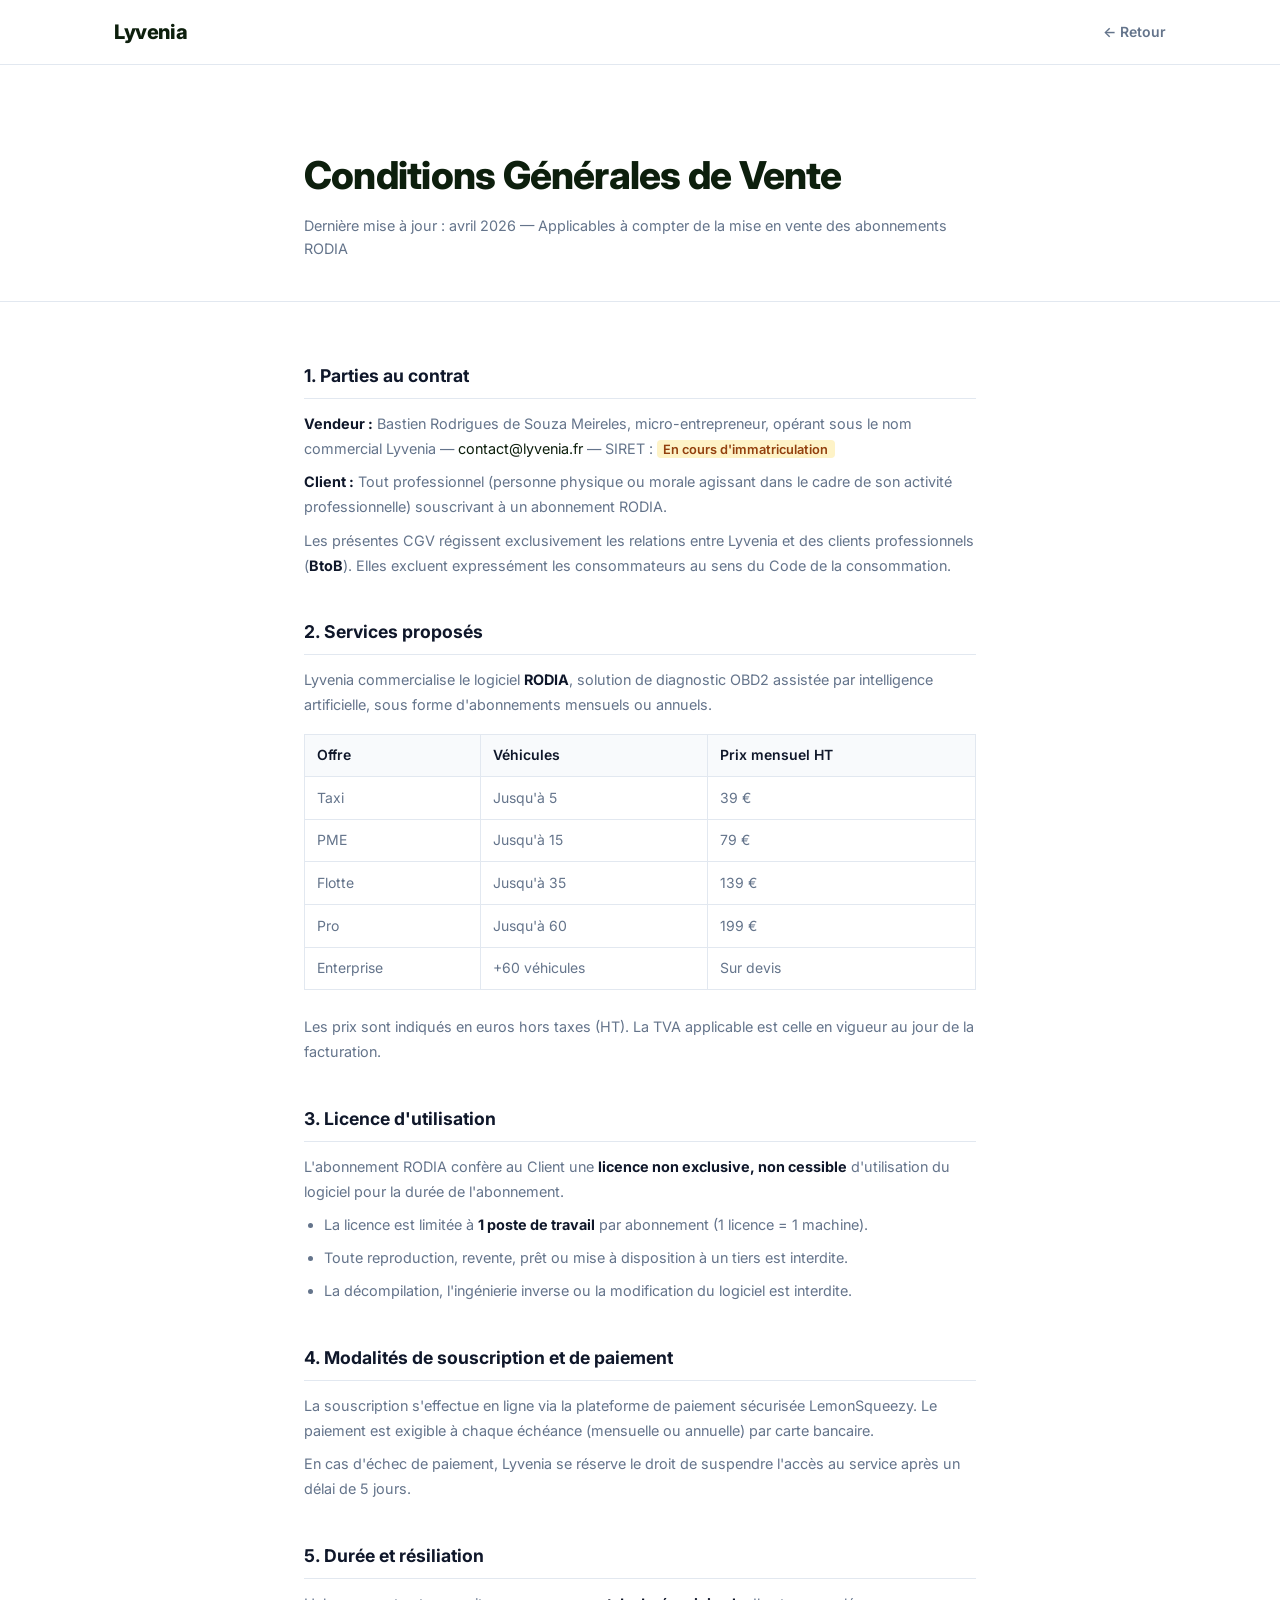
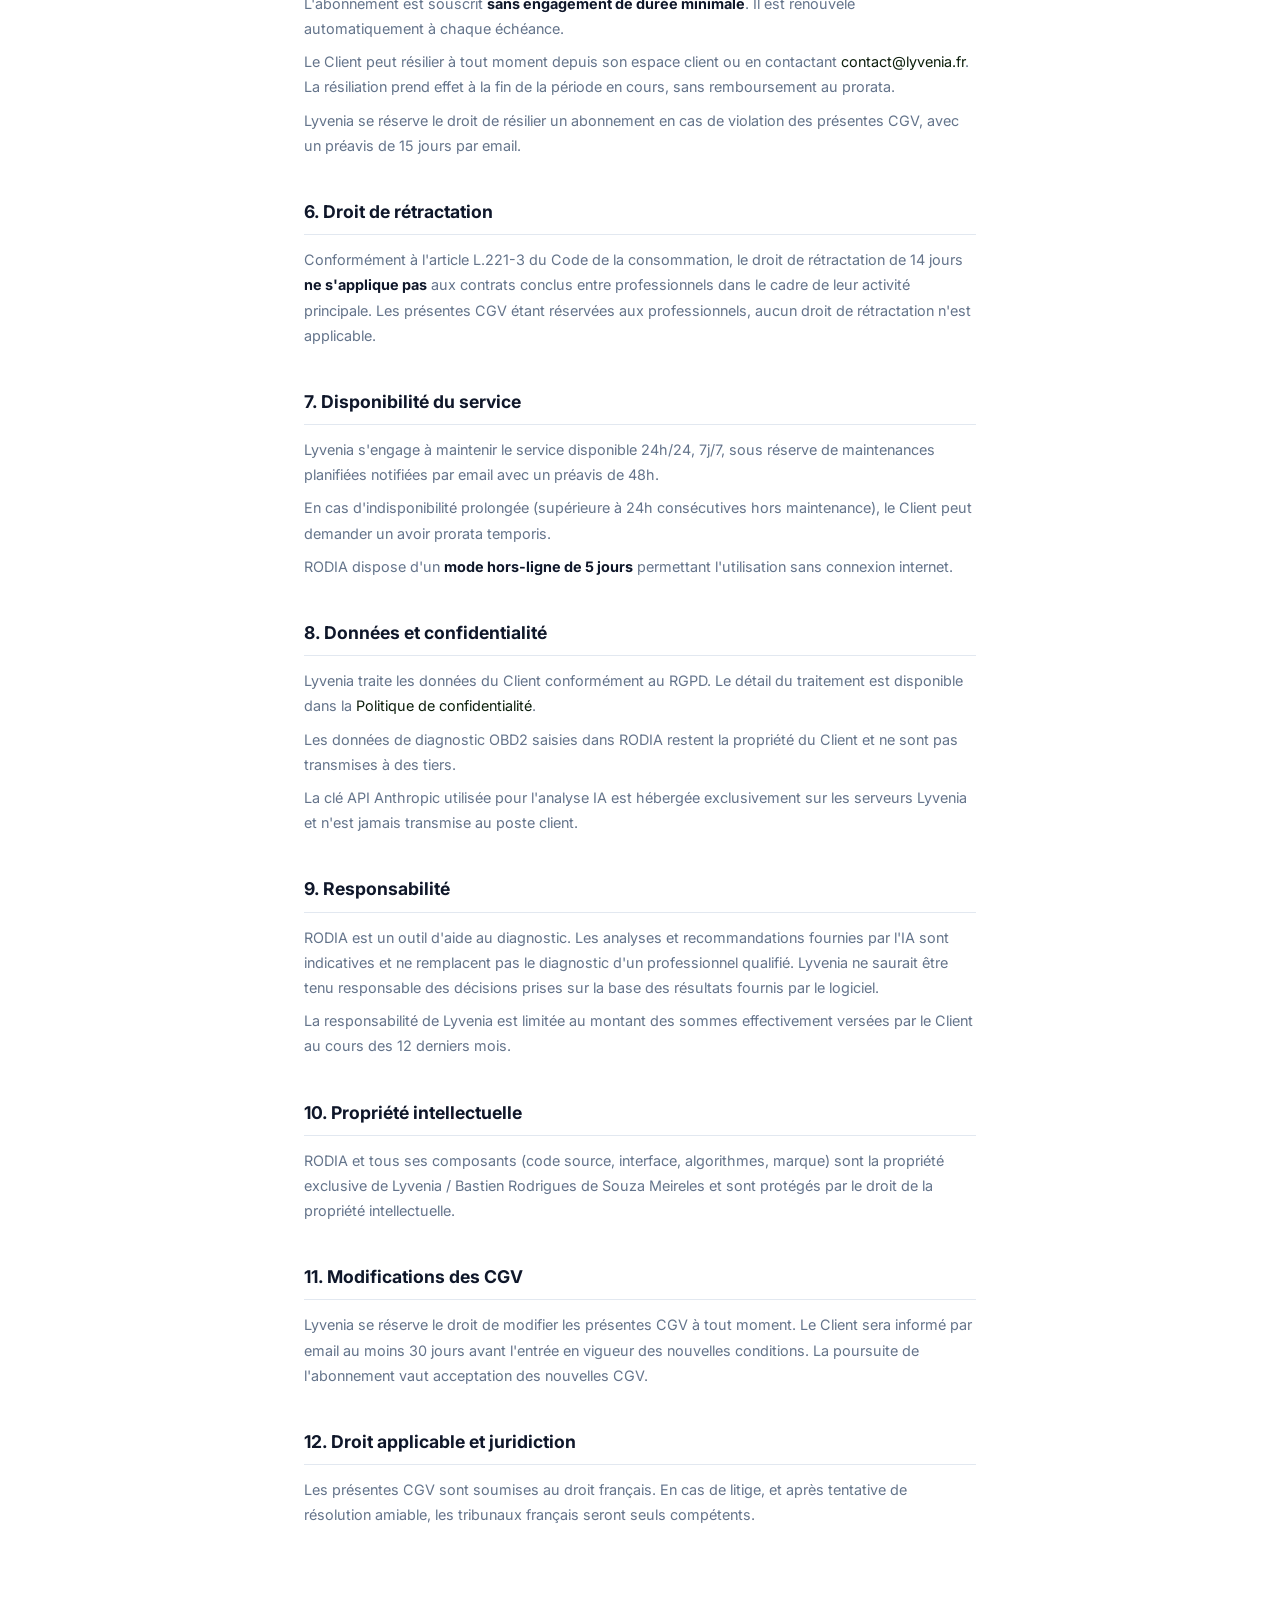
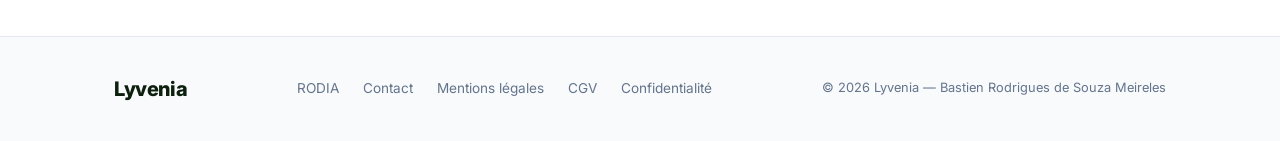
==== cgv.html @ 5a93c069 "Add legal pages: mentions légales, CGV, politique de confidentialité" ====
<!DOCTYPE html>
<html lang="fr">
<head>
  <meta charset="UTF-8">
  <meta name="viewport" content="width=device-width, initial-scale=1.0">
  <title>Conditions Générales de Vente — Lyvenia</title>
  <link rel="preconnect" href="https://fonts.googleapis.com">
  <link rel="preconnect" href="https://fonts.gstatic.com" crossorigin>
  <link href="https://fonts.googleapis.com/css2?family=Inter:wght@400;500;600;700;800&display=swap" rel="stylesheet">
  <link rel="stylesheet" href="lyvenia.css">
  <style>
    .legal-hero { padding: 80px 0 40px; border-bottom: 1px solid var(--border); }
    .legal-hero h1 { font-size: clamp(1.8rem, 3vw, 2.4rem); font-weight: 800; color: var(--green); letter-spacing: -.02em; margin-bottom: .5rem; }
    .legal-hero p  { color: var(--text-muted); font-size: .9rem; }
    .legal-body    { padding: 60px 0 100px; }
    .legal-body h2 { font-size: 1.1rem; font-weight: 700; color: var(--text); margin: 2.5rem 0 .75rem; padding-bottom: .5rem; border-bottom: 1px solid var(--border); }
    .legal-body h2:first-child { margin-top: 0; }
    .legal-body p, .legal-body li { font-size: .9rem; color: var(--text-muted); line-height: 1.75; margin-bottom: .5rem; }
    .legal-body ul { padding-left: 1.25rem; margin-bottom: .5rem; }
    .legal-body a  { color: var(--green); }
    .legal-body strong { color: var(--text); }
    .placeholder   { background: #fef3c7; color: #92400e; padding: .1rem .4rem; border-radius: 4px; font-size: .8rem; font-weight: 600; }
    .legal-max     { max-width: 720px; }
    .tarif-table   { width: 100%; border-collapse: collapse; margin: 1rem 0 1.5rem; font-size: .875rem; }
    .tarif-table th { text-align: left; padding: .6rem .75rem; background: var(--bg-alt); color: var(--text); font-weight: 600; border: 1px solid var(--border); }
    .tarif-table td { padding: .6rem .75rem; color: var(--text-muted); border: 1px solid var(--border); }
  </style>
</head>
<body>

  <nav class="lh-nav">
    <div class="lh-container lh-nav-inner">
      <a href="/" class="lh-logo">Lyvenia</a>
      <a href="/" class="lh-btn-nav">← Retour</a>
    </div>
  </nav>

  <section class="legal-hero">
    <div class="lh-container legal-max">
      <h1>Conditions Générales de Vente</h1>
      <p>Dernière mise à jour : avril 2026 — Applicables à compter de la mise en vente des abonnements RODIA</p>
    </div>
  </section>

  <div class="legal-body">
    <div class="lh-container legal-max">

      <h2>1. Parties au contrat</h2>
      <p><strong>Vendeur :</strong> Bastien Rodrigues de Souza Meireles, micro-entrepreneur, opérant sous le nom commercial Lyvenia — <a href="mailto:contact@lyvenia.fr">contact@lyvenia.fr</a> — SIRET : <span class="placeholder">En cours d'immatriculation</span></p>
      <p><strong>Client :</strong> Tout professionnel (personne physique ou morale agissant dans le cadre de son activité professionnelle) souscrivant à un abonnement RODIA.</p>
      <p>Les présentes CGV régissent exclusivement les relations entre Lyvenia et des clients professionnels (<strong>BtoB</strong>). Elles excluent expressément les consommateurs au sens du Code de la consommation.</p>

      <h2>2. Services proposés</h2>
      <p>Lyvenia commercialise le logiciel <strong>RODIA</strong>, solution de diagnostic OBD2 assistée par intelligence artificielle, sous forme d'abonnements mensuels ou annuels.</p>
      <table class="tarif-table">
        <thead>
          <tr><th>Offre</th><th>Véhicules</th><th>Prix mensuel HT</th></tr>
        </thead>
        <tbody>
          <tr><td>Taxi</td><td>Jusqu'à 5</td><td>39 €</td></tr>
          <tr><td>PME</td><td>Jusqu'à 15</td><td>79 €</td></tr>
          <tr><td>Flotte</td><td>Jusqu'à 35</td><td>139 €</td></tr>
          <tr><td>Pro</td><td>Jusqu'à 60</td><td>199 €</td></tr>
          <tr><td>Enterprise</td><td>+60 véhicules</td><td>Sur devis</td></tr>
        </tbody>
      </table>
      <p>Les prix sont indiqués en euros hors taxes (HT). La TVA applicable est celle en vigueur au jour de la facturation.</p>

      <h2>3. Licence d'utilisation</h2>
      <p>L'abonnement RODIA confère au Client une <strong>licence non exclusive, non cessible</strong> d'utilisation du logiciel pour la durée de l'abonnement.</p>
      <ul>
        <li>La licence est limitée à <strong>1 poste de travail</strong> par abonnement (1 licence = 1 machine).</li>
        <li>Toute reproduction, revente, prêt ou mise à disposition à un tiers est interdite.</li>
        <li>La décompilation, l'ingénierie inverse ou la modification du logiciel est interdite.</li>
      </ul>

      <h2>4. Modalités de souscription et de paiement</h2>
      <p>La souscription s'effectue en ligne via la plateforme de paiement sécurisée LemonSqueezy. Le paiement est exigible à chaque échéance (mensuelle ou annuelle) par carte bancaire.</p>
      <p>En cas d'échec de paiement, Lyvenia se réserve le droit de suspendre l'accès au service après un délai de 5 jours.</p>

      <h2>5. Durée et résiliation</h2>
      <p>L'abonnement est souscrit <strong>sans engagement de durée minimale</strong>. Il est renouvelé automatiquement à chaque échéance.</p>
      <p>Le Client peut résilier à tout moment depuis son espace client ou en contactant <a href="mailto:contact@lyvenia.fr">contact@lyvenia.fr</a>. La résiliation prend effet à la fin de la période en cours, sans remboursement au prorata.</p>
      <p>Lyvenia se réserve le droit de résilier un abonnement en cas de violation des présentes CGV, avec un préavis de 15 jours par email.</p>

      <h2>6. Droit de rétractation</h2>
      <p>Conformément à l'article L.221-3 du Code de la consommation, le droit de rétractation de 14 jours <strong>ne s'applique pas</strong> aux contrats conclus entre professionnels dans le cadre de leur activité principale. Les présentes CGV étant réservées aux professionnels, aucun droit de rétractation n'est applicable.</p>

      <h2>7. Disponibilité du service</h2>
      <p>Lyvenia s'engage à maintenir le service disponible 24h/24, 7j/7, sous réserve de maintenances planifiées notifiées par email avec un préavis de 48h.</p>
      <p>En cas d'indisponibilité prolongée (supérieure à 24h consécutives hors maintenance), le Client peut demander un avoir prorata temporis.</p>
      <p>RODIA dispose d'un <strong>mode hors-ligne de 5 jours</strong> permettant l'utilisation sans connexion internet.</p>

      <h2>8. Données et confidentialité</h2>
      <p>Lyvenia traite les données du Client conformément au RGPD. Le détail du traitement est disponible dans la <a href="/politique-confidentialite.html">Politique de confidentialité</a>.</p>
      <p>Les données de diagnostic OBD2 saisies dans RODIA restent la propriété du Client et ne sont pas transmises à des tiers.</p>
      <p>La clé API Anthropic utilisée pour l'analyse IA est hébergée exclusivement sur les serveurs Lyvenia et n'est jamais transmise au poste client.</p>

      <h2>9. Responsabilité</h2>
      <p>RODIA est un outil d'aide au diagnostic. Les analyses et recommandations fournies par l'IA sont indicatives et ne remplacent pas le diagnostic d'un professionnel qualifié. Lyvenia ne saurait être tenu responsable des décisions prises sur la base des résultats fournis par le logiciel.</p>
      <p>La responsabilité de Lyvenia est limitée au montant des sommes effectivement versées par le Client au cours des 12 derniers mois.</p>

      <h2>10. Propriété intellectuelle</h2>
      <p>RODIA et tous ses composants (code source, interface, algorithmes, marque) sont la propriété exclusive de Lyvenia / Bastien Rodrigues de Souza Meireles et sont protégés par le droit de la propriété intellectuelle.</p>

      <h2>11. Modifications des CGV</h2>
      <p>Lyvenia se réserve le droit de modifier les présentes CGV à tout moment. Le Client sera informé par email au moins 30 jours avant l'entrée en vigueur des nouvelles conditions. La poursuite de l'abonnement vaut acceptation des nouvelles CGV.</p>

      <h2>12. Droit applicable et juridiction</h2>
      <p>Les présentes CGV sont soumises au droit français. En cas de litige, et après tentative de résolution amiable, les tribunaux français seront seuls compétents.</p>

    </div>
  </div>

  <footer class="lh-footer">
    <div class="lh-container lh-footer-inner">
      <span class="lh-logo">Lyvenia</span>
      <div class="lh-footer-links">
        <a href="/rodia.html">RODIA</a>
        <a href="mailto:contact@lyvenia.fr">Contact</a>
        <a href="/mentions-legales.html">Mentions légales</a>
        <a href="/cgv.html">CGV</a>
        <a href="/politique-confidentialite.html">Confidentialité</a>
      </div>
      <span class="lh-footer-copy">© 2026 Lyvenia — Bastien Rodrigues de Souza Meireles</span>
    </div>
  </footer>

</body>
</html>
---- lyvenia.css ----
/* ══════════════════════════════════════════════════════
   LYVENIA.FR — Company homepage
   Palette : blanc + vert profond + rose poudré
   ══════════════════════════════════════════════════════ */

*, *::before, *::after { box-sizing: border-box; margin: 0; padding: 0; }

:root {
  --green:      #0d1f0d;
  --green-mid:  #1a331a;
  --rose:       #e8b4a4;
  --rose-dim:   #c49282;
  --text:       #0f172a;
  --text-muted: #64748b;
  --border:     #e2e8f0;
  --bg:         #ffffff;
  --bg-alt:     #f8fafc;
  --radius:     16px;
}

html { scroll-behavior: smooth; }

body {
  font-family: 'Inter', system-ui, sans-serif;
  background: var(--bg);
  color: var(--text);
  line-height: 1.6;
  -webkit-font-smoothing: antialiased;
}

a { color: inherit; text-decoration: none; }

.lh-container {
  max-width: 1100px;
  margin: 0 auto;
  padding: 0 24px;
}

/* ── Nav ─────────────────────────────────────────────── */
.lh-nav {
  position: sticky;
  top: 0;
  z-index: 100;
  background: rgba(255,255,255,.92);
  backdrop-filter: blur(12px);
  border-bottom: 1px solid var(--border);
}
.lh-nav-inner {
  height: 64px;
  display: flex;
  align-items: center;
  justify-content: space-between;
}
.lh-logo {
  font-size: 1.25rem;
  font-weight: 800;
  color: var(--green);
  letter-spacing: -.02em;
}
.lh-btn-nav {
  font-size: .875rem;
  font-weight: 600;
  color: var(--text-muted);
  transition: color .2s;
}
.lh-btn-nav:hover { color: var(--text); }

/* ── Hero ────────────────────────────────────────────── */
.lh-hero {
  padding: 110px 0 90px;
  background: var(--bg);
  border-bottom: 1px solid var(--border);
}
.lh-badge {
  display: inline-block;
  background: #f1f5f9;
  border: 1px solid var(--border);
  color: var(--text-muted);
  font-size: .75rem;
  font-weight: 600;
  letter-spacing: .08em;
  text-transform: uppercase;
  padding: .3rem .9rem;
  border-radius: 99px;
  margin-bottom: 1.75rem;
}
.lh-hero h1 {
  font-size: clamp(2.4rem, 5vw, 3.8rem);
  font-weight: 800;
  line-height: 1.1;
  letter-spacing: -.03em;
  color: var(--green);
  margin-bottom: 1.25rem;
  max-width: 760px;
}
.lh-hero-sub {
  max-width: 560px;
  color: var(--text-muted);
  font-size: 1.1rem;
  line-height: 1.75;
}

/* ── Hero actions ────────────────────────────────────── */
.lh-hero-actions {
  display: flex;
  gap: 1rem;
  margin-top: 2.5rem;
  flex-wrap: wrap;
}
.lh-btn-secondary {
  display: inline-flex;
  align-items: center;
  padding: .9rem 2.2rem;
  background: transparent;
  border: 1.5px solid var(--border);
  color: var(--text-muted);
  font-weight: 600;
  font-size: .95rem;
  border-radius: 10px;
  transition: border-color .2s, color .2s;
}
.lh-btn-secondary:hover {
  border-color: var(--green);
  color: var(--green);
}

/* ── Stats strip ─────────────────────────────────────── */
.lh-stats {
  background: var(--green);
  padding: 0;
}
.lh-stats-inner {
  display: flex;
  align-items: center;
  justify-content: center;
  gap: 0;
  flex-wrap: wrap;
}
.lh-stat {
  display: flex;
  flex-direction: column;
  align-items: center;
  text-align: center;
  padding: 2.5rem 3rem;
  gap: .4rem;
}
.lh-stat-number {
  font-size: 2rem;
  font-weight: 800;
  color: var(--rose);
  letter-spacing: -.03em;
  line-height: 1;
}
.lh-stat-label {
  font-size: .8rem;
  color: rgba(232,240,232,.55);
  max-width: 180px;
  line-height: 1.4;
}
.lh-stat-sep {
  width: 1px;
  height: 48px;
  background: rgba(255,255,255,.1);
  flex-shrink: 0;
}

/* ── Section label ───────────────────────────────────── */
.lh-section-label {
  font-size: .72rem;
  font-weight: 700;
  letter-spacing: .12em;
  text-transform: uppercase;
  color: var(--rose-dim);
  margin-bottom: .75rem;
}

/* ── Products ────────────────────────────────────────── */
.lh-products {
  padding: 100px 0;
  background: var(--bg-alt);
  border-bottom: 1px solid var(--border);
}
.lh-products h2 {
  font-size: clamp(1.6rem, 3vw, 2.2rem);
  font-weight: 700;
  letter-spacing: -.02em;
  margin-bottom: 3rem;
  color: var(--text);
  max-width: 520px;
}
.lh-products-grid {
  display: grid;
  grid-template-columns: repeat(auto-fit, minmax(300px, 1fr));
  gap: 1.5rem;
  align-items: start;
}

/* Card base */
.lh-product-card {
  border-radius: var(--radius);
  padding: 2.5rem;
  display: block;
  position: relative;
  transition: transform .25s, box-shadow .25s;
}

/* RODIA — dark branded */
.lh-product-rodia {
  background: var(--green);
  border: 1px solid rgba(255,255,255,.06);
  color: #e8f0e8;
}
.lh-product-rodia:hover {
  transform: translateY(-4px);
  box-shadow: 0 24px 64px rgba(13,31,13,.3);
}
.lh-product-logo {
  font-size: 1.4rem;
  font-weight: 800;
  letter-spacing: .08em;
  color: var(--rose);
  margin-bottom: .4rem;
}
.lh-product-tag {
  font-size: .72rem;
  font-weight: 600;
  text-transform: uppercase;
  letter-spacing: .08em;
  color: rgba(232,180,164,.55);
  margin-bottom: 1.25rem;
}
.lh-product-rodia p {
  color: rgba(232,240,232,.65);
  font-size: .9rem;
  line-height: 1.7;
  margin-bottom: 1.75rem;
}
.lh-product-cta {
  font-size: .9rem;
  font-weight: 600;
  color: var(--rose);
  margin-bottom: 1.25rem;
}
.lh-product-for {
  font-size: .75rem;
  color: rgba(232,180,164,.35);
  letter-spacing: .03em;
}

/* Soon card — dashed, muted */
.lh-product-soon {
  background: var(--bg);
  border: 1.5px dashed var(--border);
  color: var(--text-muted);
}
.lh-soon-badge {
  display: inline-block;
  background: #f1f5f9;
  color: var(--text-muted);
  font-size: .7rem;
  font-weight: 700;
  letter-spacing: .08em;
  text-transform: uppercase;
  padding: .2rem .75rem;
  border-radius: 99px;
  margin-bottom: 1.25rem;
}
.lh-product-soon .lh-product-logo { color: #cbd5e1; }
.lh-product-soon .lh-product-tag  { color: #cbd5e1; }
.lh-product-soon p { color: #cbd5e1; font-size: .9rem; line-height: 1.7; margin-bottom: 1.75rem; }
.lh-product-soon .lh-product-cta  { color: #cbd5e1; }

/* ── Why ─────────────────────────────────────────────── */
.lh-why {
  padding: 100px 0;
  background: var(--bg);
  border-bottom: 1px solid var(--border);
}
.lh-why h2 {
  font-size: clamp(1.6rem, 3vw, 2.2rem);
  font-weight: 700;
  letter-spacing: -.02em;
  margin-bottom: 3rem;
  color: var(--text);
  max-width: 480px;
}
.lh-why-grid {
  display: grid;
  grid-template-columns: repeat(auto-fit, minmax(240px, 1fr));
  gap: 1.5rem;
}
.lh-why-card {
  background: var(--bg-alt);
  border: 1px solid var(--border);
  border-radius: var(--radius);
  padding: 2rem;
  transition: border-color .2s, transform .2s;
}
.lh-why-card:hover {
  border-color: #cbd5e1;
  transform: translateY(-2px);
}
.lh-why-icon {
  font-size: 1.75rem;
  margin-bottom: 1rem;
}
.lh-why-card h3 {
  font-size: .95rem;
  font-weight: 700;
  color: var(--text);
  margin-bottom: .5rem;
}
.lh-why-card p {
  font-size: .875rem;
  color: var(--text-muted);
  line-height: 1.65;
}

/* ── About ───────────────────────────────────────────── */
.lh-about {
  padding: 100px 0;
  background: var(--bg);
  border-bottom: 1px solid var(--border);
}
.lh-about-inner {
  display: grid;
  grid-template-columns: 1fr 1fr;
  gap: 6rem;
  align-items: start;
}
.lh-about h2 {
  font-size: clamp(1.5rem, 3vw, 2.1rem);
  font-weight: 700;
  letter-spacing: -.02em;
  color: var(--green);
  margin-bottom: 1.25rem;
}
.lh-about p {
  color: var(--text-muted);
  font-size: .95rem;
  line-height: 1.75;
  margin-bottom: .9rem;
}
.lh-about-values {
  display: flex;
  flex-direction: column;
  gap: 1.75rem;
  padding-top: 2.5rem;
}
.lh-value {
  display: flex;
  gap: 1rem;
  align-items: flex-start;
}
.lh-value-icon { font-size: 1.5rem; flex-shrink: 0; margin-top: .1rem; }
.lh-value strong {
  display: block;
  font-size: .9rem;
  font-weight: 600;
  color: var(--text);
  margin-bottom: .2rem;
}
.lh-value span {
  font-size: .85rem;
  color: var(--text-muted);
  line-height: 1.5;
}

/* ── Contact ─────────────────────────────────────────── */
.lh-contact {
  padding: 100px 0;
  background: var(--green);
  text-align: center;
}
.lh-contact h2 {
  font-size: clamp(1.8rem, 3vw, 2.4rem);
  font-weight: 700;
  color: #e8f0e8;
  letter-spacing: -.02em;
  margin-bottom: 1rem;
}
.lh-contact p {
  color: rgba(232,240,232,.55);
  font-size: .95rem;
  margin-bottom: 2.5rem;
}
.lh-btn-primary {
  display: inline-flex;
  align-items: center;
  padding: .9rem 2.2rem;
  background: var(--rose);
  color: var(--green);
  font-weight: 700;
  font-size: .95rem;
  border-radius: 10px;
  transition: background .2s, transform .2s;
}
.lh-btn-primary:hover {
  background: var(--rose-dim);
  transform: translateY(-1px);
}

/* ── Footer ──────────────────────────────────────────── */
.lh-footer {
  padding: 36px 0;
  background: var(--bg-alt);
  border-top: 1px solid var(--border);
}
.lh-footer-inner {
  display: flex;
  align-items: center;
  justify-content: space-between;
  flex-wrap: wrap;
  gap: 1rem;
}
.lh-footer-links {
  display: flex;
  gap: 1.5rem;
  flex-wrap: wrap;
}
.lh-footer-links a {
  color: var(--text-muted);
  font-size: .85rem;
  transition: color .2s;
}
.lh-footer-links a:hover { color: var(--text); }
.lh-footer-copy {
  color: var(--text-muted);
  font-size: .8rem;
}

/* ── Responsive ──────────────────────────────────────── */
@media (max-width: 768px) {
  .lh-stat-sep { display: none; }
  .lh-stat { padding: 1.5rem 2rem; }
  .lh-stats-inner { gap: 0; }
  .lh-about-inner {
    grid-template-columns: 1fr;
    gap: 2.5rem;
  }
  .lh-about-values { padding-top: 0; }
  .lh-footer-inner {
    flex-direction: column;
    text-align: center;
    align-items: center;
  }
}
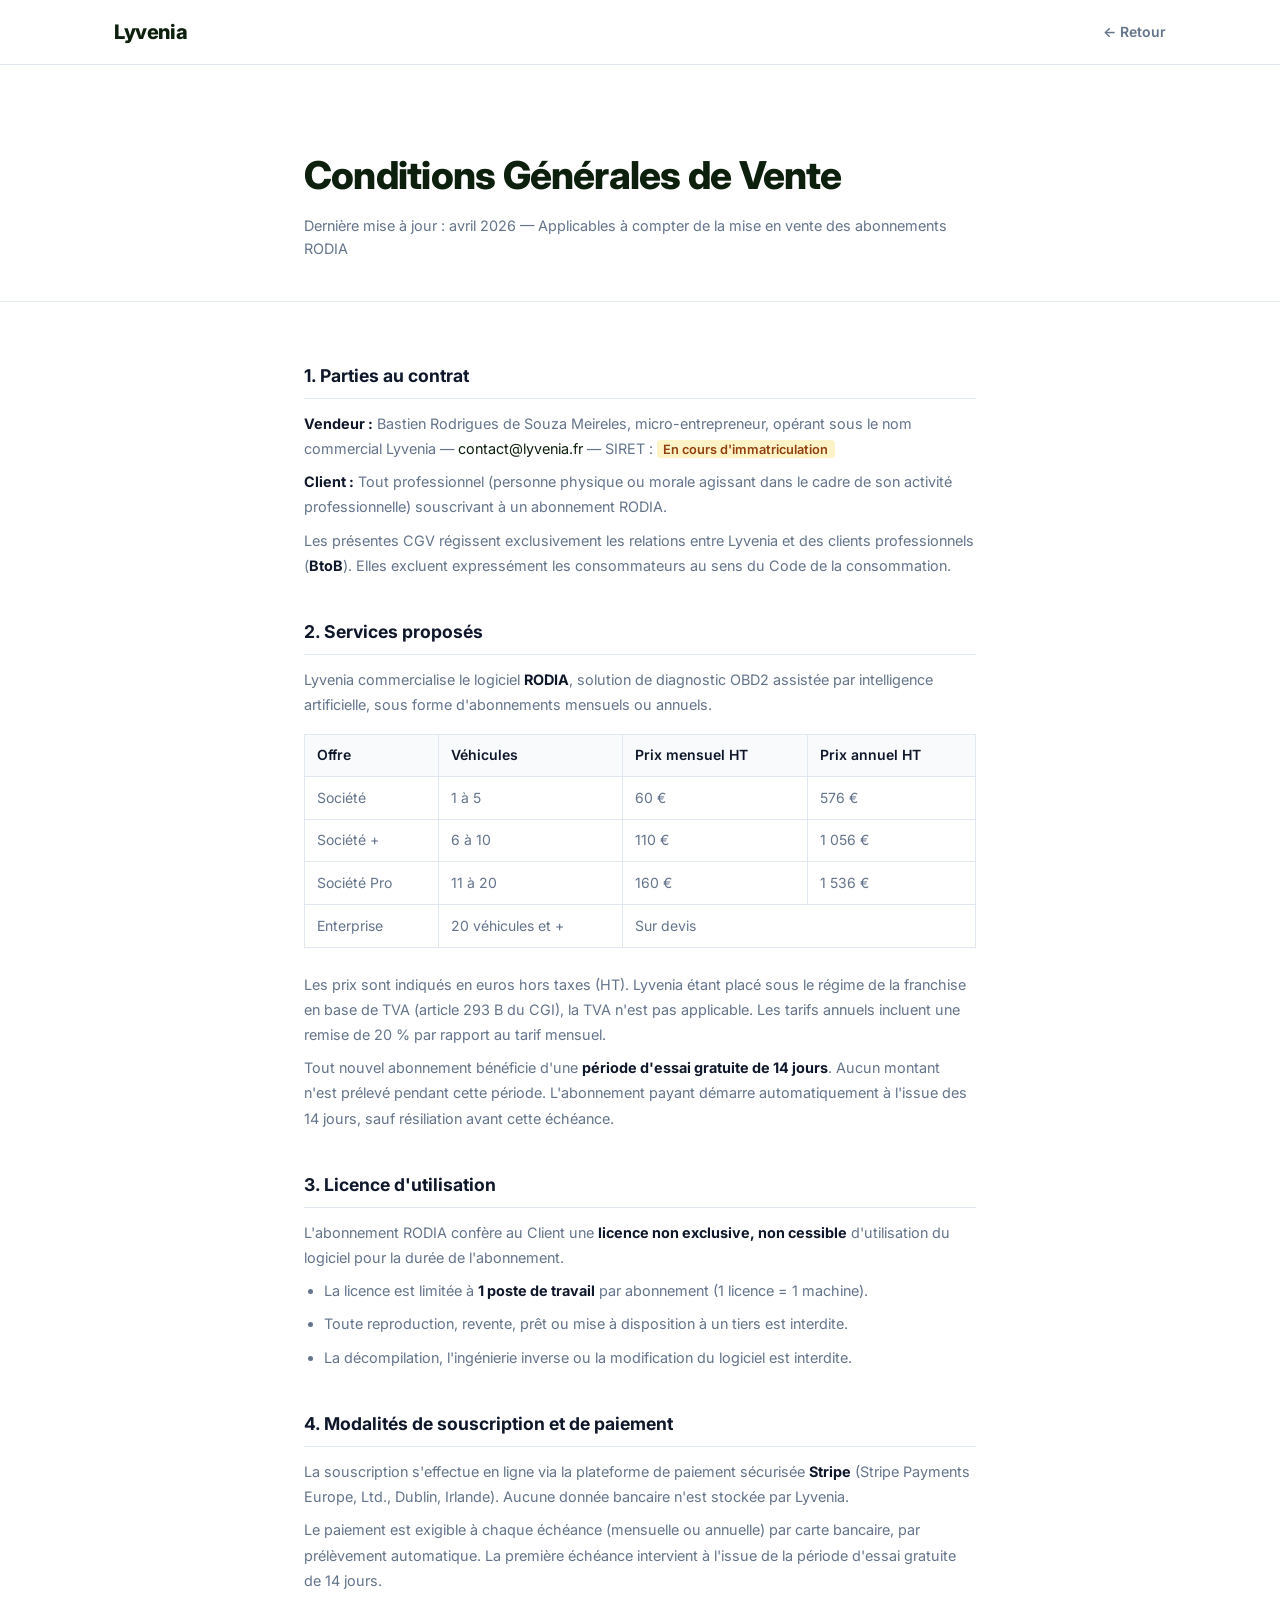
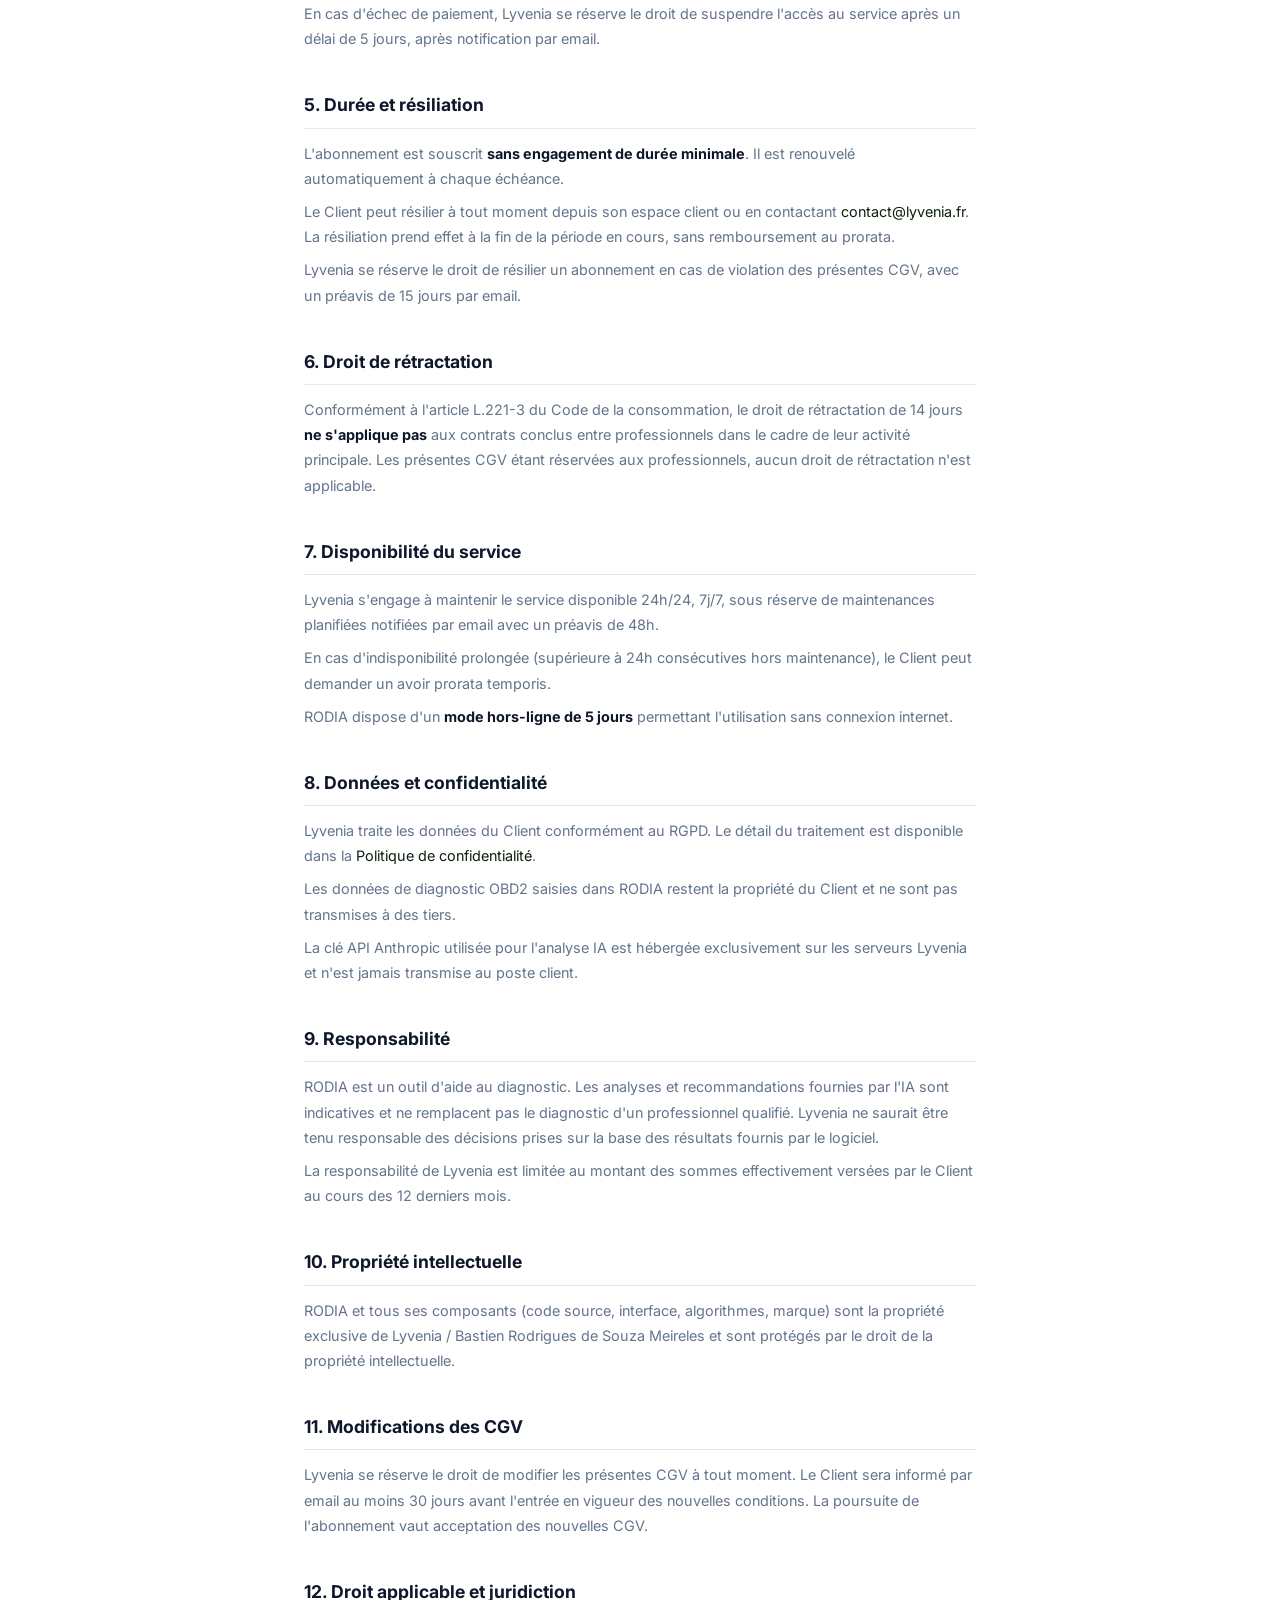
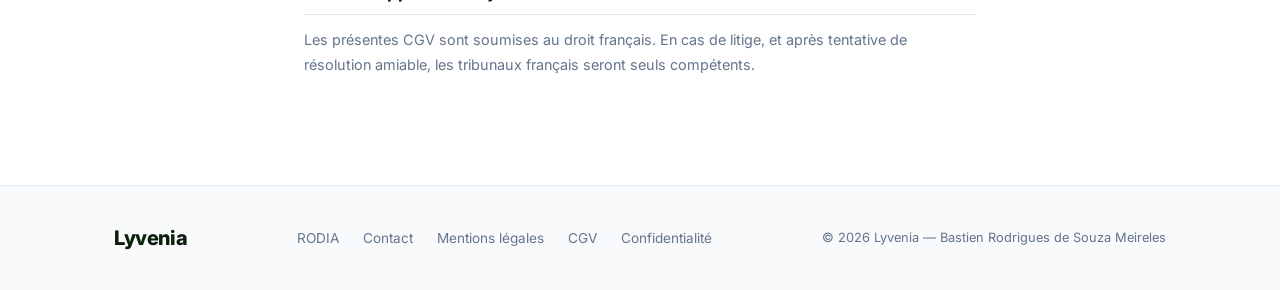
==== commit 7acb0e6d: "feat(legal): CGV consent checkbox + noindex secondary pages + clean sitemap + footer legal links + u" ====
--- a/cgv.html
+++ b/cgv.html
@@ -3,6 +3,7 @@
 <head>
   <meta charset="UTF-8">
   <meta name="viewport" content="width=device-width, initial-scale=1.0">
+  <meta name="robots" content="noindex, follow">
   <title>Conditions Générales de Vente — Lyvenia</title>
   <link rel="preconnect" href="https://fonts.googleapis.com">
   <link rel="preconnect" href="https://fonts.gstatic.com" crossorigin>
@@ -54,17 +55,17 @@
       <p>Lyvenia commercialise le logiciel <strong>RODIA</strong>, solution de diagnostic OBD2 assistée par intelligence artificielle, sous forme d'abonnements mensuels ou annuels.</p>
       <table class="tarif-table">
         <thead>
-          <tr><th>Offre</th><th>Véhicules</th><th>Prix mensuel HT</th></tr>
+          <tr><th>Offre</th><th>Véhicules</th><th>Prix mensuel HT</th><th>Prix annuel HT</th></tr>
         </thead>
         <tbody>
-          <tr><td>Taxi</td><td>Jusqu'à 5</td><td>39 €</td></tr>
-          <tr><td>PME</td><td>Jusqu'à 15</td><td>79 €</td></tr>
-          <tr><td>Flotte</td><td>Jusqu'à 35</td><td>139 €</td></tr>
-          <tr><td>Pro</td><td>Jusqu'à 60</td><td>199 €</td></tr>
-          <tr><td>Enterprise</td><td>+60 véhicules</td><td>Sur devis</td></tr>
+          <tr><td>Société</td><td>1 à 5</td><td>60 €</td><td>576 €</td></tr>
+          <tr><td>Société +</td><td>6 à 10</td><td>110 €</td><td>1 056 €</td></tr>
+          <tr><td>Société Pro</td><td>11 à 20</td><td>160 €</td><td>1 536 €</td></tr>
+          <tr><td>Enterprise</td><td>20 véhicules et +</td><td colspan="2">Sur devis</td></tr>
         </tbody>
       </table>
-      <p>Les prix sont indiqués en euros hors taxes (HT). La TVA applicable est celle en vigueur au jour de la facturation.</p>
+      <p>Les prix sont indiqués en euros hors taxes (HT). Lyvenia étant placé sous le régime de la franchise en base de TVA (article 293 B du CGI), la TVA n'est pas applicable. Les tarifs annuels incluent une remise de 20 % par rapport au tarif mensuel.</p>
+      <p>Tout nouvel abonnement bénéficie d'une <strong>période d'essai gratuite de 14 jours</strong>. Aucun montant n'est prélevé pendant cette période. L'abonnement payant démarre automatiquement à l'issue des 14 jours, sauf résiliation avant cette échéance.</p>
 
       <h2>3. Licence d'utilisation</h2>
       <p>L'abonnement RODIA confère au Client une <strong>licence non exclusive, non cessible</strong> d'utilisation du logiciel pour la durée de l'abonnement.</p>
@@ -75,8 +76,9 @@
       </ul>
 
       <h2>4. Modalités de souscription et de paiement</h2>
-      <p>La souscription s'effectue en ligne via la plateforme de paiement sécurisée LemonSqueezy. Le paiement est exigible à chaque échéance (mensuelle ou annuelle) par carte bancaire.</p>
-      <p>En cas d'échec de paiement, Lyvenia se réserve le droit de suspendre l'accès au service après un délai de 5 jours.</p>
+      <p>La souscription s'effectue en ligne via la plateforme de paiement sécurisée <strong>Stripe</strong> (Stripe Payments Europe, Ltd., Dublin, Irlande). Aucune donnée bancaire n'est stockée par Lyvenia.</p>
+      <p>Le paiement est exigible à chaque échéance (mensuelle ou annuelle) par carte bancaire, par prélèvement automatique. La première échéance intervient à l'issue de la période d'essai gratuite de 14 jours.</p>
+      <p>En cas d'échec de paiement, Lyvenia se réserve le droit de suspendre l'accès au service après un délai de 5 jours, après notification par email.</p>
 
       <h2>5. Durée et résiliation</h2>
       <p>L'abonnement est souscrit <strong>sans engagement de durée minimale</strong>. Il est renouvelé automatiquement à chaque échéance.</p>
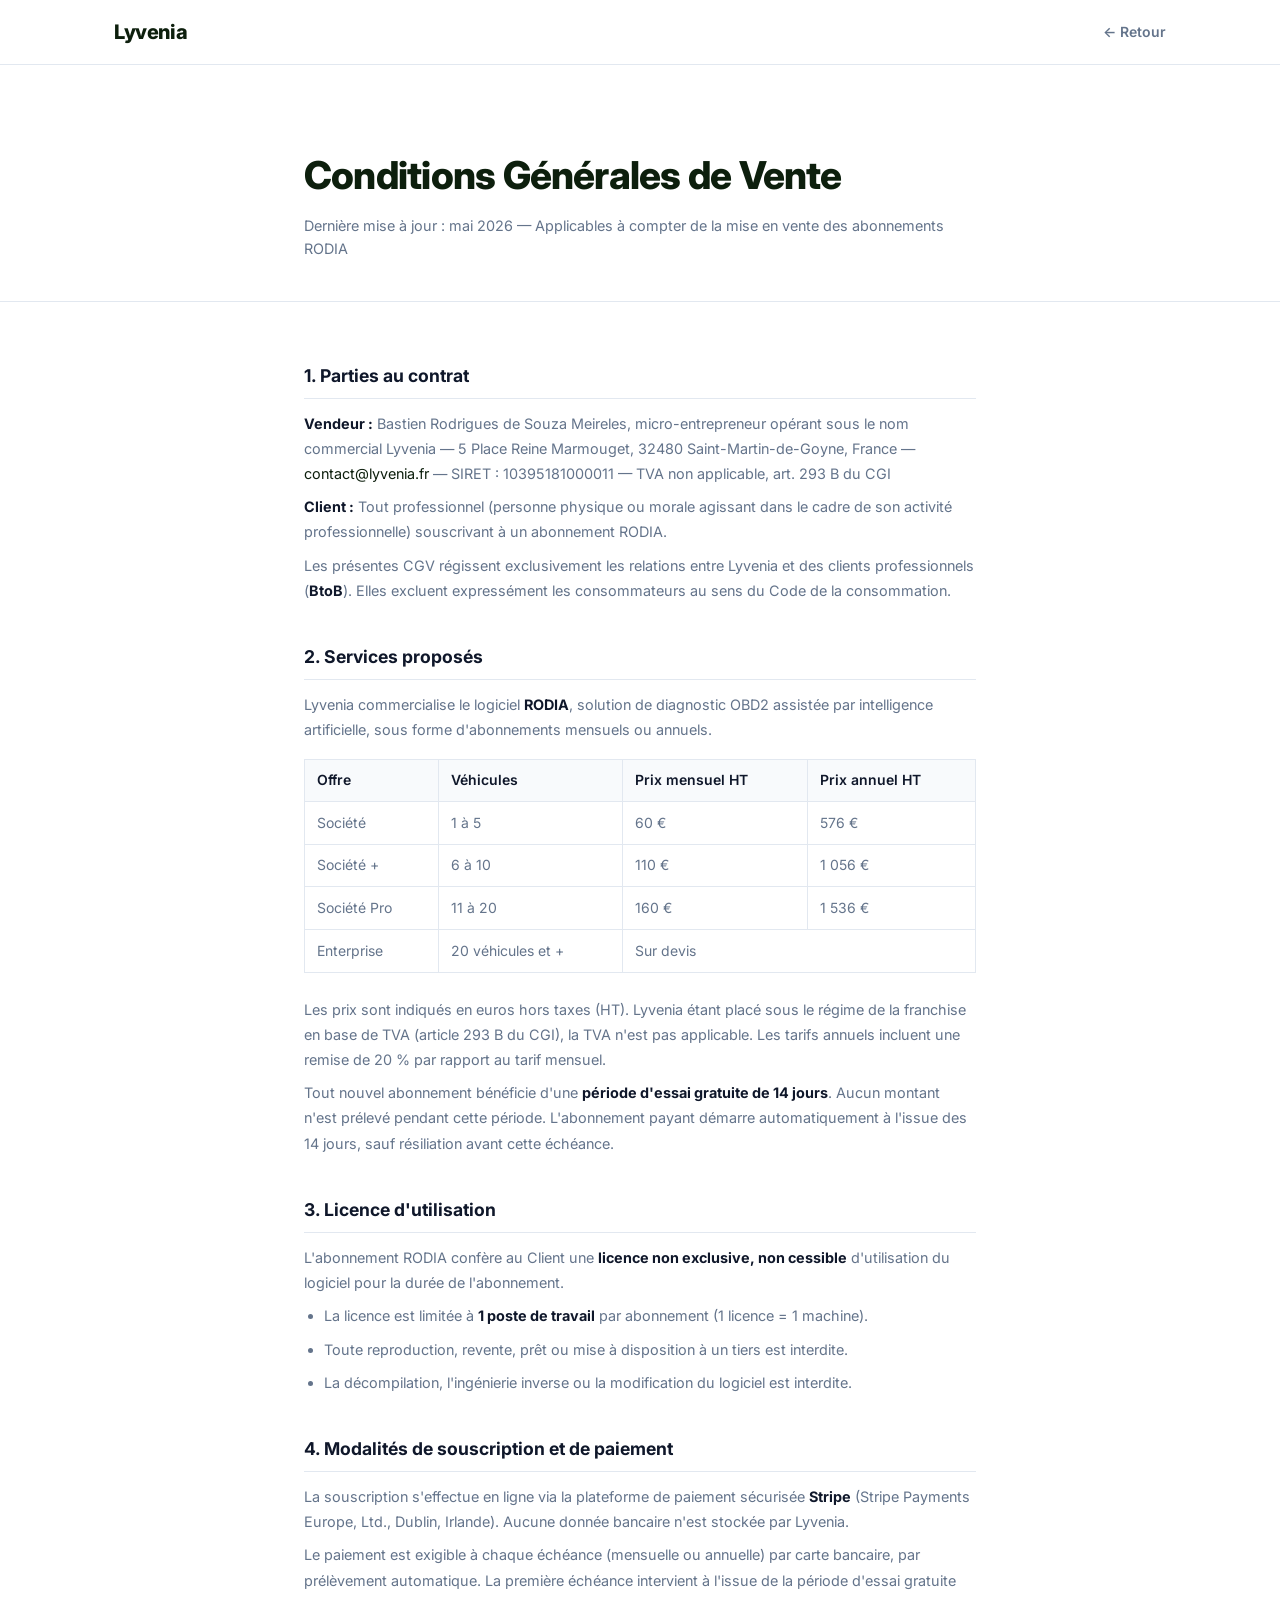
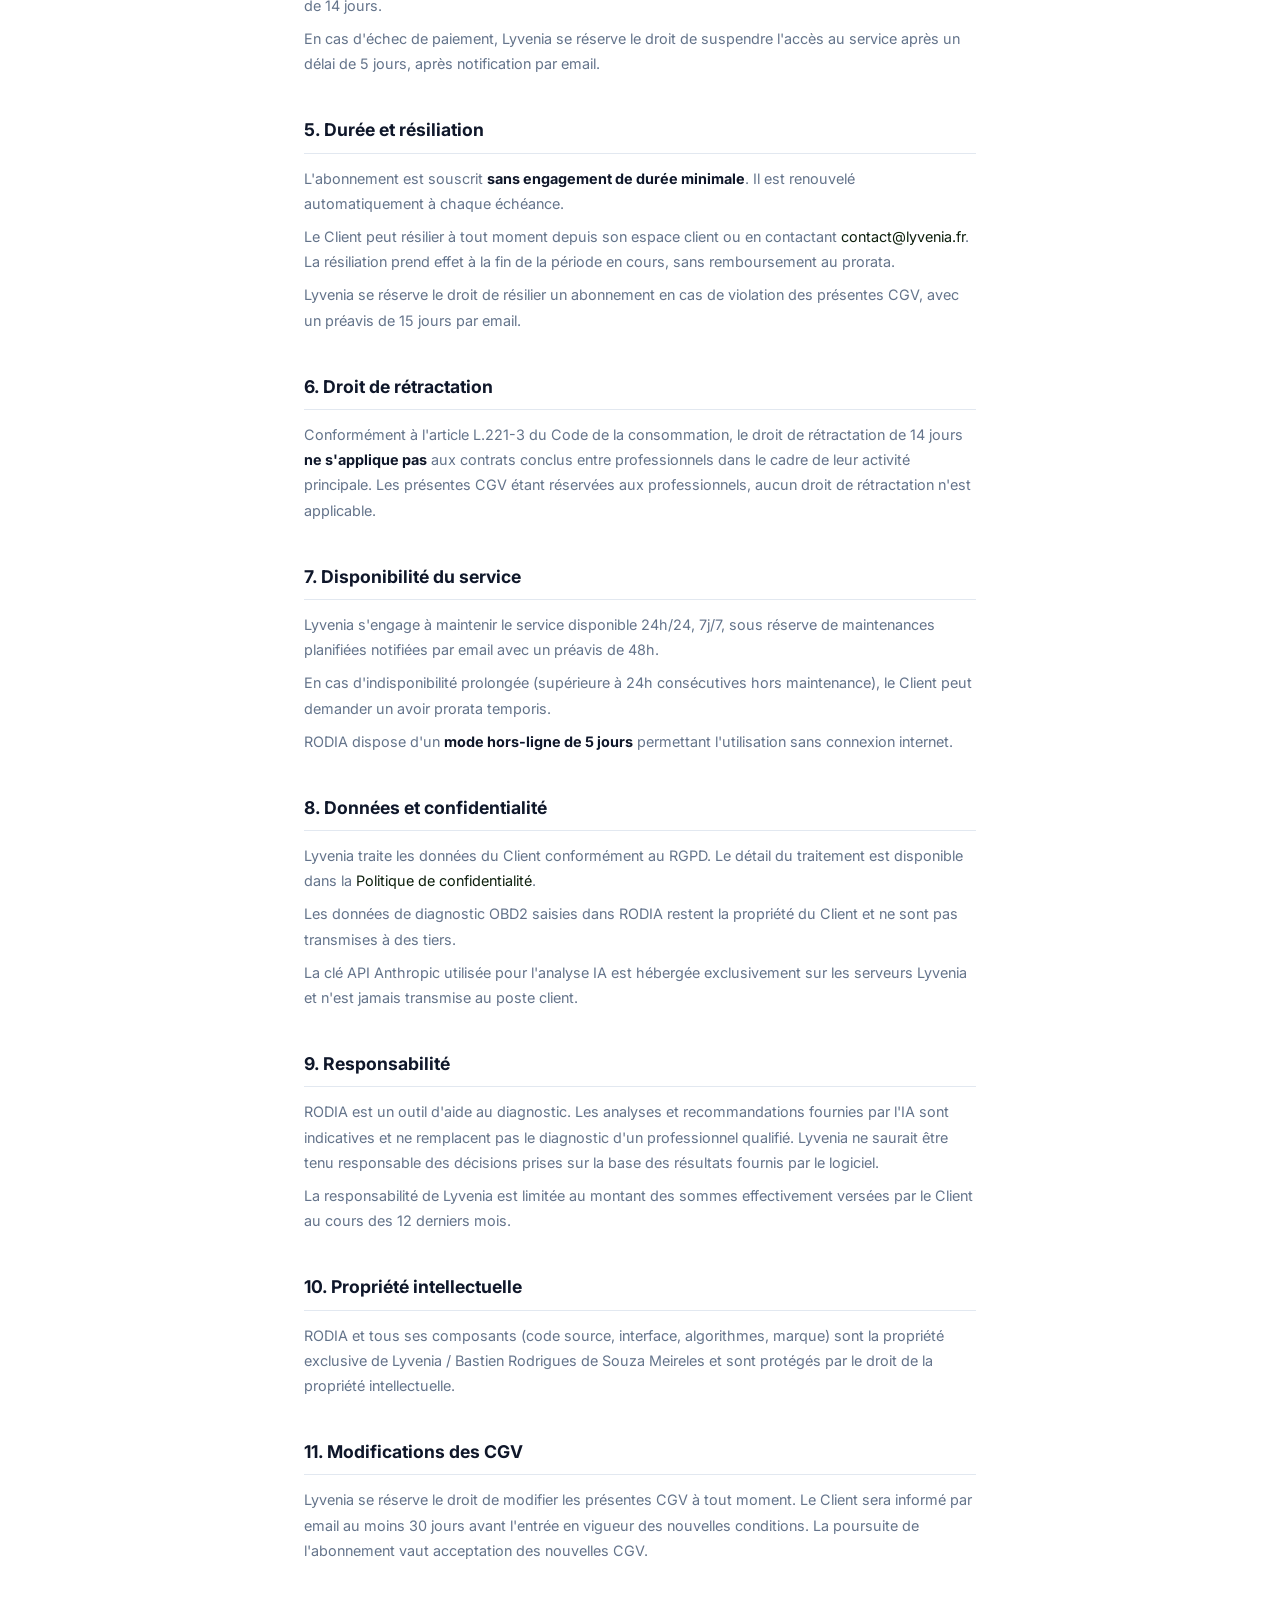
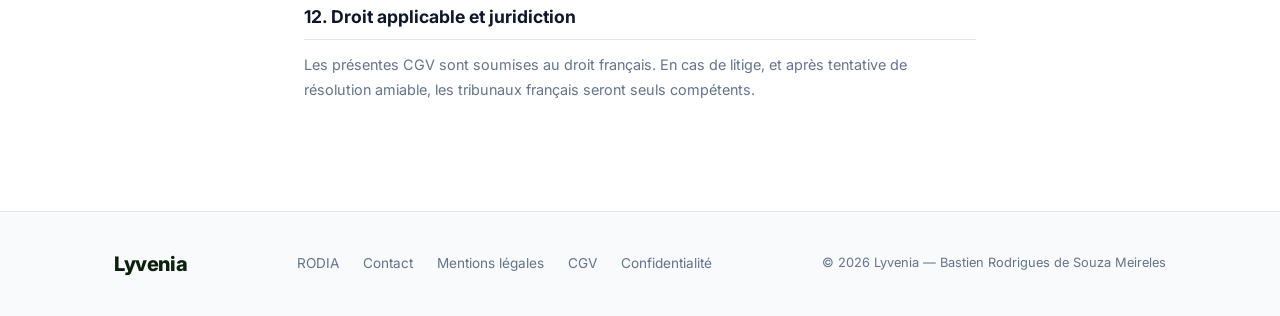
==== commit 5cd73310: "fix(legal): complete CGV vendor info (SIRET/adresse/TVA) + date update" ====
--- a/cgv.html
+++ b/cgv.html
@@ -39,7 +39,7 @@
   <section class="legal-hero">
     <div class="lh-container legal-max">
       <h1>Conditions Générales de Vente</h1>
-      <p>Dernière mise à jour : avril 2026 — Applicables à compter de la mise en vente des abonnements RODIA</p>
+      <p>Dernière mise à jour : mai 2026 — Applicables à compter de la mise en vente des abonnements RODIA</p>
     </div>
   </section>
 
@@ -47,7 +47,7 @@
     <div class="lh-container legal-max">
 
       <h2>1. Parties au contrat</h2>
-      <p><strong>Vendeur :</strong> Bastien Rodrigues de Souza Meireles, micro-entrepreneur, opérant sous le nom commercial Lyvenia — <a href="mailto:contact@lyvenia.fr">contact@lyvenia.fr</a> — SIRET : <span class="placeholder">En cours d'immatriculation</span></p>
+      <p><strong>Vendeur :</strong> Bastien Rodrigues de Souza Meireles, micro-entrepreneur opérant sous le nom commercial Lyvenia — 5 Place Reine Marmouget, 32480 Saint-Martin-de-Goyne, France — <a href="mailto:contact@lyvenia.fr">contact@lyvenia.fr</a> — SIRET : 10395181000011 — TVA non applicable, art. 293 B du CGI</p>
       <p><strong>Client :</strong> Tout professionnel (personne physique ou morale agissant dans le cadre de son activité professionnelle) souscrivant à un abonnement RODIA.</p>
       <p>Les présentes CGV régissent exclusivement les relations entre Lyvenia et des clients professionnels (<strong>BtoB</strong>). Elles excluent expressément les consommateurs au sens du Code de la consommation.</p>
 
